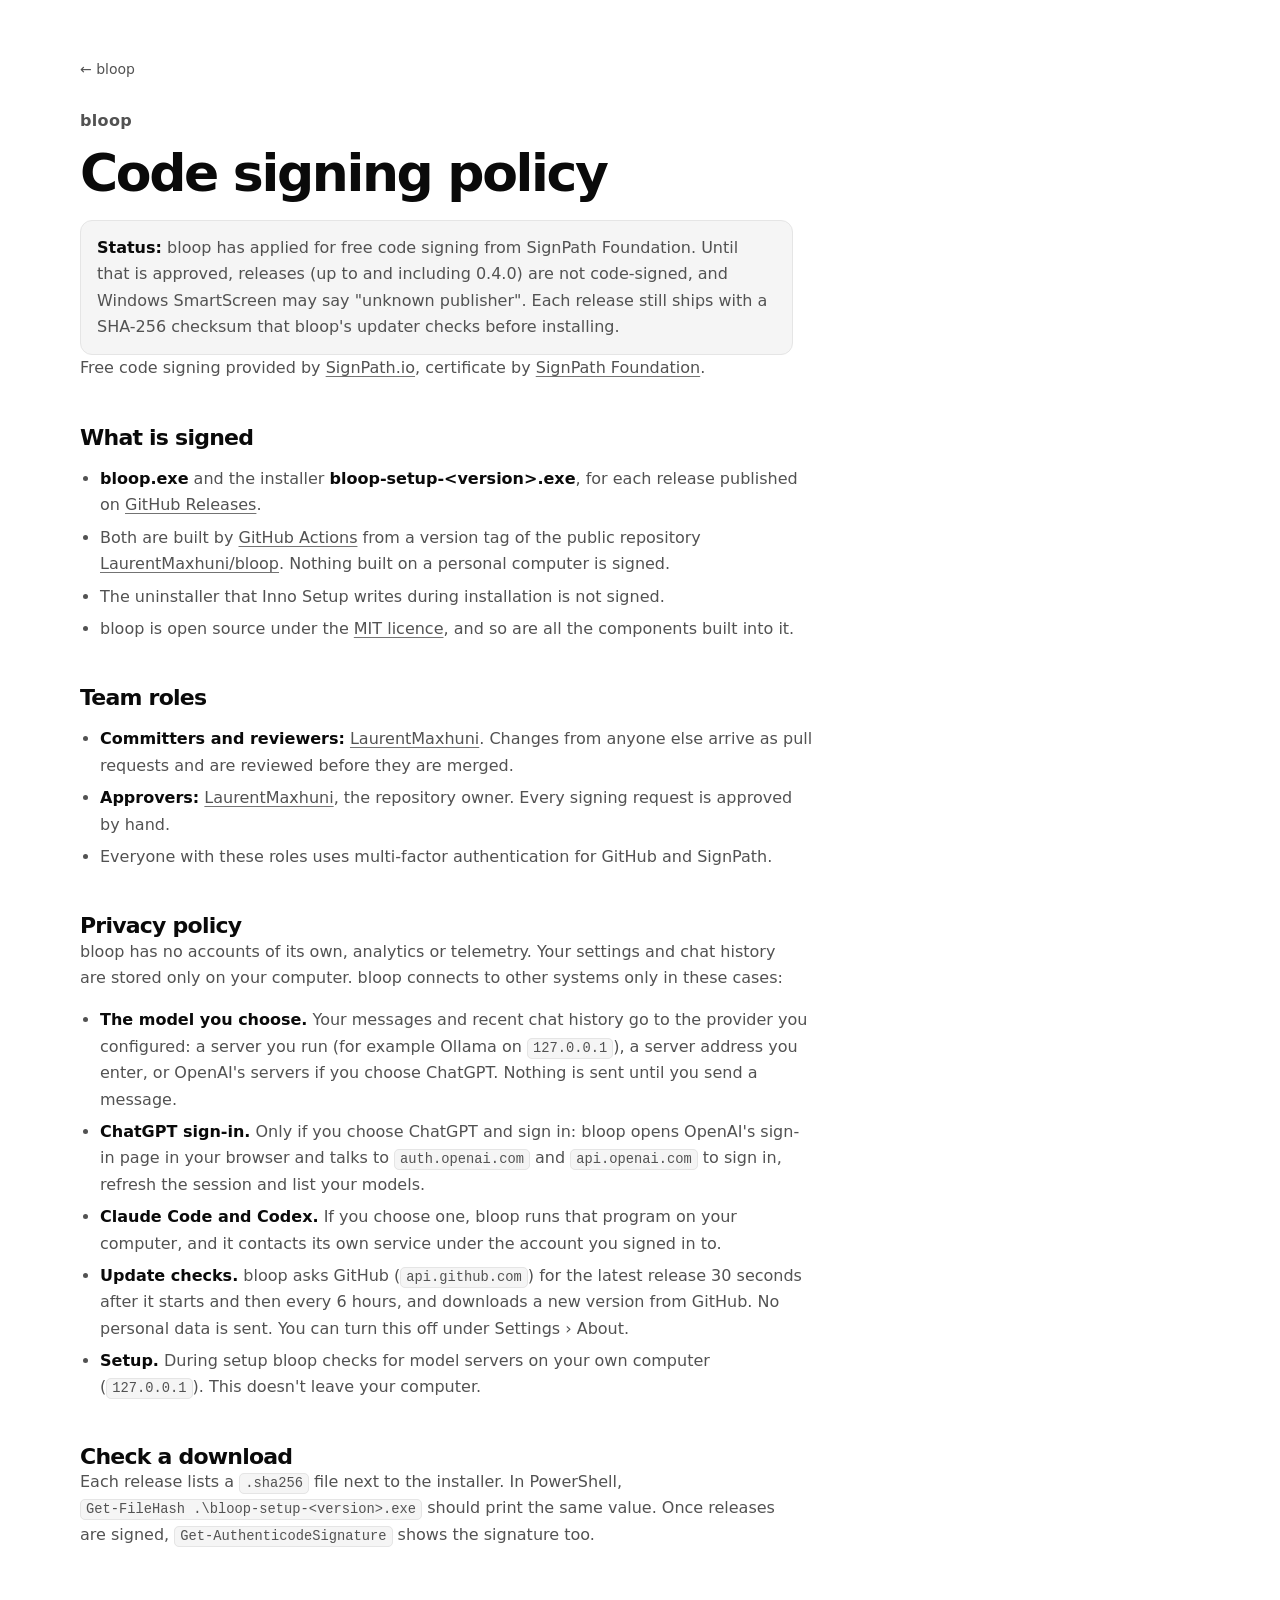
==== site/code-signing.html @ 7daf59de "ci: build releases on GitHub Actions, ready for SignPath signing - release.yml: fmt, clippy, tests a" ====
<!doctype html>
<html lang="en">
<head>
<meta charset="utf-8">
<meta name="viewport" content="width=device-width, initial-scale=1">
<title>Code signing policy — bloop</title>
<meta name="description" content="How bloop's Windows releases are built and signed, who approves them, and every network connection the app makes.">
<link rel="canonical" href="https://laurentmaxhuni.github.io/bloop/code-signing.html">
<meta name="color-scheme" content="light dark">
<link rel="icon" href="favicon.svg" type="image/svg+xml">
<link rel="stylesheet" href="styles.css">
<style>
  .policy { padding: 56px 0 72px; }
  .policy h1 { font-size: clamp(34px, 6vw, 52px); max-width: none; }
  .policy h2 { font-size: 22px; margin-top: 44px; max-width: none; }
  .policy p, .policy li { color: var(--muted-strong); font-size: 16px; line-height: 1.65; max-width: 70ch; }
  .policy ul { padding-left: 20px; }
  .policy li + li { margin-top: 6px; }
  .policy strong { color: var(--fg); }
  .policy .status { margin-top: 20px; padding: 14px 16px; border: 1px solid var(--border); border-radius: 12px; background: var(--secondary); }
  .policy .back { display: inline-flex; margin-bottom: 28px; font-size: 14px; color: var(--muted-strong); text-decoration: none; }
  .policy .back:hover { color: var(--fg); }
</style>
</head>
<body>
<main class="policy">
  <div class="wrap">
    <a class="back" href="./">← bloop</a>
    <p class="eyebrow">bloop</p>
    <h1>Code signing policy</h1>

    <p class="status"><strong>Status:</strong> bloop has applied for free code signing from SignPath Foundation. Until that is approved, releases (up to and including 0.4.0) are not code-signed, and Windows SmartScreen may say "unknown publisher". Each release still ships with a SHA-256 checksum that bloop's updater checks before installing.</p>

    <p>Free code signing provided by <a href="https://about.signpath.io">SignPath.io</a>, certificate by <a href="https://signpath.org">SignPath Foundation</a>.</p>

    <h2>What is signed</h2>
    <ul>
      <li><strong>bloop.exe</strong> and the installer <strong>bloop-setup-&lt;version&gt;.exe</strong>, for each release published on <a href="https://github.com/LaurentMaxhuni/bloop/releases">GitHub Releases</a>.</li>
      <li>Both are built by <a href="https://github.com/LaurentMaxhuni/bloop/blob/main/.github/workflows/release.yml">GitHub Actions</a> from a version tag of the public repository <a href="https://github.com/LaurentMaxhuni/bloop">LaurentMaxhuni/bloop</a>. Nothing built on a personal computer is signed.</li>
      <li>The uninstaller that Inno Setup writes during installation is not signed.</li>
      <li>bloop is open source under the <a href="https://github.com/LaurentMaxhuni/bloop/blob/main/LICENSE">MIT licence</a>, and so are all the components built into it.</li>
    </ul>

    <h2>Team roles</h2>
    <ul>
      <li><strong>Committers and reviewers:</strong> <a href="https://github.com/LaurentMaxhuni">LaurentMaxhuni</a>. Changes from anyone else arrive as pull requests and are reviewed before they are merged.</li>
      <li><strong>Approvers:</strong> <a href="https://github.com/LaurentMaxhuni">LaurentMaxhuni</a>, the repository owner. Every signing request is approved by hand.</li>
      <li>Everyone with these roles uses multi-factor authentication for GitHub and SignPath.</li>
    </ul>

    <h2>Privacy policy</h2>
    <p>bloop has no accounts of its own, analytics or telemetry. Your settings and chat history are stored only on your computer. bloop connects to other systems only in these cases:</p>
    <ul>
      <li><strong>The model you choose.</strong> Your messages and recent chat history go to the provider you configured: a server you run (for example Ollama on <code>127.0.0.1</code>), a server address you enter, or OpenAI's servers if you choose ChatGPT. Nothing is sent until you send a message.</li>
      <li><strong>ChatGPT sign-in.</strong> Only if you choose ChatGPT and sign in: bloop opens OpenAI's sign-in page in your browser and talks to <code>auth.openai.com</code> and <code>api.openai.com</code> to sign in, refresh the session and list your models.</li>
      <li><strong>Claude Code and Codex.</strong> If you choose one, bloop runs that program on your computer, and it contacts its own service under the account you signed in to.</li>
      <li><strong>Update checks.</strong> bloop asks GitHub (<code>api.github.com</code>) for the latest release 30 seconds after it starts and then every 6 hours, and downloads a new version from GitHub. No personal data is sent. You can turn this off under Settings › About.</li>
      <li><strong>Setup.</strong> During setup bloop checks for model servers on your own computer (<code>127.0.0.1</code>). This doesn't leave your computer.</li>
    </ul>

    <h2>Check a download</h2>
    <p>Each release lists a <code>.sha256</code> file next to the installer. In PowerShell, <code>Get-FileHash .\bloop-setup-&lt;version&gt;.exe</code> should print the same value. Once releases are signed, <code>Get-AuthenticodeSignature</code> shows the signature too.</p>
  </div>
</main>
</body>
</html>
---- site/styles.css ----
/* bloop landing page. Tokens are the app's shadcn/ui "neutral" set (src/style.rs). */

:root {
  --bg: #ffffff;
  --fg: #0a0a0a;
  --muted: #737373;
  --muted-strong: #525252;
  --border: #e5e5e5;
  --ring: #a3a3a3;
  --secondary: #f5f5f5;
  --hover: #f5f5f5;
  --card: #ffffff;
  --primary: #171717;
  --primary-fg: #fafafa;
  --dot: #d4d4d4;
  --shadow: 0 1px 2px rgb(0 0 0 / .04), 0 8px 24px -8px rgb(0 0 0 / .12);
  --shadow-lg: 0 2px 4px rgb(0 0 0 / .04), 0 24px 64px -16px rgb(0 0 0 / .22);
  /* Brand accent: neutral by default, recoloured by the Appearance swatches. */
  --accent: var(--primary);
  --accent-fg: var(--primary-fg);
  --blush: var(--fg);
  --mascot-face: var(--bg);
  --radius: 8px;
  --font: "Segoe UI Variable Text", "Segoe UI", system-ui, -apple-system, "Helvetica Neue", Arial, sans-serif;
  --font-display: "Segoe UI Variable Display", "Segoe UI", system-ui, -apple-system, "Helvetica Neue", Arial, sans-serif;
  --mono: "Cascadia Code", "Cascadia Mono", Consolas, ui-monospace, monospace;
  color-scheme: light;
}

@media (prefers-color-scheme: dark) {
  :root:not([data-theme="light"]) {
    --bg: #0a0a0a;
    --fg: #fafafa;
    --muted: #a3a3a3;
    --muted-strong: #d4d4d4;
    --border: #262626;
    --ring: #737373;
    --secondary: #171717;
    --hover: #262626;
    --card: #0f0f0f;
    --primary: #fafafa;
    --primary-fg: #171717;
    --dot: #2e2e2e;
    --shadow: 0 1px 2px rgb(0 0 0 / .4), 0 8px 24px -8px rgb(0 0 0 / .6);
    --shadow-lg: 0 2px 4px rgb(0 0 0 / .4), 0 24px 64px -16px rgb(0 0 0 / .8);
    color-scheme: dark;
  }
}
:root[data-theme="dark"] {
  --bg: #0a0a0a;
  --fg: #fafafa;
  --muted: #a3a3a3;
  --muted-strong: #d4d4d4;
  --border: #262626;
  --ring: #737373;
  --secondary: #171717;
  --hover: #262626;
  --card: #0f0f0f;
  --primary: #fafafa;
  --primary-fg: #171717;
  --dot: #2e2e2e;
  --shadow: 0 1px 2px rgb(0 0 0 / .4), 0 8px 24px -8px rgb(0 0 0 / .6);
  --shadow-lg: 0 2px 4px rgb(0 0 0 / .4), 0 24px 64px -16px rgb(0 0 0 / .8);
  color-scheme: dark;
}

/* Accents as in the app. Labels on accent use whichever of white/near-black reads ≥ 4.5:1. */
:root[data-accent="indigo"] { --accent: #4f46e5; --accent-fg: #ffffff; --blush: #4f46e5; --ring: #4f46e5; }
:root[data-accent="teal"]   { --accent: #0d9488; --accent-fg: #0a0a0a; --blush: #0d9488; --ring: #0d9488; }
:root[data-accent="rose"]   { --accent: #e11d48; --accent-fg: #ffffff; --blush: #e11d48; --ring: #e11d48; }
:root[data-accent="amber"]  { --accent: #d97706; --accent-fg: #0a0a0a; --blush: #d97706; --ring: #d97706; }
:root[data-accent="lime"]   { --accent: #65a30d; --accent-fg: #0a0a0a; --blush: #65a30d; --ring: #65a30d; }

*, *::before, *::after { box-sizing: border-box; }
html { -webkit-text-size-adjust: 100%; scroll-behavior: smooth; scroll-padding-top: 72px; }
body {
  margin: 0;
  background: var(--bg);
  color: var(--fg);
  font: 400 16px/1.6 var(--font);
  -webkit-font-smoothing: antialiased;
  overflow-x: clip;
}
img, svg { display: block; }
a { color: inherit; text-decoration-color: color-mix(in srgb, var(--accent) 60%, transparent); text-underline-offset: 3px; }
a:hover { text-decoration-color: var(--accent); }
h1, h2, h3 { margin: 0; font-family: var(--font-display); font-weight: 600; letter-spacing: -0.025em; line-height: 1.1; }
p { margin: 0; }
code { font: 0.86em/1 var(--mono); background: var(--secondary); border: 1px solid var(--border); border-radius: 5px; padding: 2px 5px; white-space: nowrap; }
kbd {
  font: 600 0.78em/1 var(--font);
  display: inline-block;
  padding: 4px 6px;
  border: 1px solid var(--border);
  border-bottom-width: 2px;
  border-radius: 6px;
  background: var(--card);
  color: var(--fg);
}
.muted { color: var(--muted); }
.small { font-size: 13px; }
[hidden] { display: none !important; }
:focus-visible { outline: 2px solid var(--ring); outline-offset: 2px; border-radius: 6px; }

.i { width: 16px; height: 16px; flex: none; fill: none; stroke: currentColor; stroke-width: 2; stroke-linecap: round; stroke-linejoin: round; }

.skip { position: fixed; left: 16px; top: -48px; z-index: 300; background: var(--primary); color: var(--primary-fg); padding: 8px 12px; border-radius: var(--radius); text-decoration: none; }
.skip:focus { top: 56px; }

.wrap { width: min(1120px, 100% - 32px); margin-inline: auto; }
@media (min-width: 768px) { .wrap { width: min(1120px, 100% - 64px); } }

/* ---------- Mascot ---------- */
.mascot { display: inline-block; width: var(--size, 24px); height: var(--size, 24px); color: var(--fg); flex: none; }
.mascot-svg { width: 100%; height: 100%; overflow: visible; }
.mascot-svg .mb { fill: currentColor; }
.mascot-svg .mb-s { fill: none; stroke: currentColor; stroke-linecap: round; stroke-linejoin: round; }
.mascot-svg .mf { fill: var(--mascot-face); }
.mascot-svg .mf-s { fill: none; stroke: var(--mascot-face); stroke-linecap: round; stroke-linejoin: round; }
.mascot-svg .mk { fill: var(--blush); opacity: .28; }

/* ---------- Buttons ---------- */
.btn {
  --h: 40px;
  display: inline-flex; align-items: center; justify-content: center; gap: 8px;
  height: var(--h); padding: 0 16px;
  border-radius: var(--radius); border: 1px solid transparent;
  font: 600 14px/1 var(--font); text-decoration: none; white-space: nowrap;
  cursor: pointer; transition: background-color .15s, border-color .15s, color .15s, transform .15s;
}
.btn:active { transform: translateY(1px); }
.btn-sm { --h: 32px; padding: 0 12px; font-size: 13px; }
.btn-lg { --h: 48px; padding: 0 22px; font-size: 15px; }
.btn-primary { background: var(--accent); color: var(--accent-fg); }
.btn-primary:hover { background: color-mix(in srgb, var(--accent) 88%, var(--bg)); }
.btn-outline { background: var(--bg); color: var(--fg); border-color: var(--border); }
.btn-outline:hover { background: var(--hover); }
.btn-meta { font-weight: 400; opacity: .72; padding-left: 10px; margin-left: 2px; border-left: 1px solid color-mix(in srgb, currentColor 30%, transparent); }
.btn.fake { cursor: default; pointer-events: none; }
.icon-btn {
  display: inline-grid; place-items: center; width: 34px; height: 34px;
  border-radius: var(--radius); border: 0; background: transparent; color: var(--muted-strong);
  cursor: pointer; transition: background-color .15s, color .15s;
}
.icon-btn:hover { background: var(--hover); color: var(--fg); }

/* ---------- Top bar: the "screen edge" the notch hangs from ---------- */
.bar {
  position: sticky; top: 0; z-index: 50;
  background: color-mix(in srgb, var(--bg) 78%, transparent);
  -webkit-backdrop-filter: saturate(1.4) blur(12px); backdrop-filter: saturate(1.4) blur(12px);
  border-bottom: 1px solid color-mix(in srgb, var(--border) 70%, transparent);
}
.bar-inner { width: min(1200px, 100% - 32px); margin-inline: auto; height: 56px; display: flex; align-items: center; gap: 16px; }
.brand { display: inline-flex; align-items: center; gap: 8px; font: 600 16px/1 var(--font-display); letter-spacing: -0.02em; text-decoration: none; }
.brand.small { font-size: 14px; }
.bar-nav { display: flex; gap: 4px; margin-right: auto; margin-left: 12px; }
.bar-nav a { font-size: 14px; color: var(--muted-strong); text-decoration: none; padding: 6px 10px; border-radius: var(--radius); }
.bar-nav a:hover { color: var(--fg); background: var(--hover); }
.bar-actions { display: flex; align-items: center; gap: 4px; margin-left: auto; }
.bar-download { margin-left: 6px; }
/* Keep the middle clear for the notch. */
@media (max-width: 1080px) { .bar-nav { display: none; } }
@media (max-width: 599px) { .bar-download { display: none; } }

/* ---------- The live notch ---------- */
.notch {
  position: fixed; top: 0; left: 50%; z-index: 200;
  width: var(--canvas-w, 540px); height: var(--canvas-h, 580px);
  transform: translateX(-50%);
  pointer-events: none;
}
.notch-shape { position: absolute; inset: 0; width: 100%; height: 100%; overflow: visible; }
.notch-fill { fill: var(--bg); }
.notch-line { fill: none; stroke: var(--border); stroke-width: 1; }
.notch[data-state="panel"] .notch-shape { filter: drop-shadow(0 18px 40px rgb(0 0 0 / .18)); }
.notch-content {
  position: absolute; top: 0;
  left: var(--content-x, 0); width: var(--content-w, 300px); height: var(--content-h, 40px);
  padding-inline: 10px;
  opacity: var(--shown, 0);
  transform: translateY(calc((1 - var(--shown, 0)) * 6px));
}
.notch[data-state="panel"] .notch-content { pointer-events: auto; }
.notch-pill { height: 100%; display: flex; align-items: center; gap: 8px; padding: 0 18px 4px 10px; font-size: 14px; }
.pill-name { font-weight: 600; }
.pill-status { margin-left: auto; font-size: 12px; color: var(--muted); white-space: nowrap; overflow: hidden; text-overflow: ellipsis; }
.notch-hit {
  position: absolute; top: 0; left: 50%; transform: translateX(-50%);
  width: var(--hit-w, 160px); height: var(--hit-h, 18px);
  border: 0; padding: 0; background: transparent; cursor: pointer;
  pointer-events: auto; border-radius: 0 0 14px 14px;
}
.notch-hit:focus-visible { outline-offset: -2px; }
.notch[data-state="panel"] .notch-hit { display: none; }

.notch-panel { height: 100%; display: flex; flex-direction: column; padding: 12px 10px 14px; outline: none; }
.panel-head { display: flex; align-items: center; gap: 10px; }
.panel-title { display: flex; flex-direction: column; line-height: 1.25; min-width: 0; margin-right: auto; }
.panel-title strong { font-size: 15px; }
.panel-title span { font-size: 12px; color: var(--muted); }
.panel-model { font-size: 12px; color: var(--muted); border: 1px solid var(--border); border-radius: 999px; padding: 3px 9px; white-space: nowrap; }
.panel-sep { height: 1px; background: var(--border); margin: 12px -10px 0; }
.chat { flex: 1; overflow-y: auto; padding: 16px 2px; display: flex; flex-direction: column; gap: 14px; scrollbar-width: thin; }
.msg { font-size: 14px; line-height: 1.55; max-width: 88%; white-space: pre-wrap; overflow-wrap: anywhere; }
.msg.user { align-self: flex-end; background: var(--secondary); border: 1px solid var(--border); padding: 8px 12px; border-radius: 14px 14px 4px 14px; }
.msg.bot { align-self: flex-start; }
.msg.bot .typing { display: inline-flex; gap: 4px; padding: 6px 0; }
.msg.bot .typing i { width: 6px; height: 6px; border-radius: 50%; background: var(--muted); animation: blip 1s infinite ease-in-out; }
.msg.bot .typing i:nth-child(2) { animation-delay: .15s; }
.msg.bot .typing i:nth-child(3) { animation-delay: .3s; }
@keyframes blip { 0%, 80%, 100% { opacity: .25; transform: translateY(0); } 40% { opacity: 1; transform: translateY(-2px); } }
.composer {
  position: relative; display: flex; align-items: center; min-height: 40px;
  border: 1px solid var(--border); border-radius: var(--radius); padding: 0 44px 0 12px; font-size: 14px;
}
.composer-ph { color: var(--muted); }
.composer-text:empty + .caret { display: none; }
.caret { width: 1.5px; height: 18px; background: var(--fg); margin-left: 1px; animation: caret 1s steps(1) infinite; }
@keyframes caret { 50% { opacity: 0; } }
.composer-send { position: absolute; right: 6px; top: 50%; transform: translateY(-50%); width: 28px; height: 28px; display: grid; place-items: center; border-radius: 6px; background: var(--accent); color: var(--accent-fg); }
.panel-foot { font-size: 11.5px; color: var(--muted); text-align: center; margin-top: 8px; }

/* ---------- Hero ---------- */
.hero { position: relative; padding: 64px 0 96px; text-align: center; overflow: hidden; }
.hero-wall {
  position: absolute; inset: -56px 0 0;
  background-image: radial-gradient(var(--dot) 1px, transparent 1.2px);
  background-size: 22px 22px;
  -webkit-mask-image: radial-gradient(ellipse 70% 60% at 50% 30%, #000 30%, transparent 75%);
          mask-image: radial-gradient(ellipse 70% 60% at 50% 30%, #000 30%, transparent 75%);
  pointer-events: none;
}
.hero-inner { position: relative; display: flex; flex-direction: column; align-items: center; }
.hero-mascot { position: relative; margin-bottom: 20px; }
.hero-mascot::after {
  content: ""; position: absolute; left: 50%; bottom: -10px; width: 70%; height: 10px; transform: translateX(-50%);
  background: radial-gradient(closest-side, color-mix(in srgb, var(--fg) 14%, transparent), transparent);
}
.hint {
  display: inline-flex; align-items: center; gap: 8px; margin-bottom: 28px;
  font-size: 13px; color: var(--muted-strong);
  border: 1px solid var(--border); background: var(--bg); border-radius: 999px; padding: 6px 14px 6px 10px;
  box-shadow: var(--shadow);
}
.hint .i { animation: nudge 1.6s ease-in-out infinite; }
@keyframes nudge { 50% { transform: translateY(-3px); } }
.hint.done { opacity: 0; transform: translateY(-4px); transition: opacity .4s, transform .4s; }
h1 { font-size: clamp(40px, 7.4vw, 76px); letter-spacing: -0.045em; line-height: 1.02; max-width: 13ch; text-wrap: balance; }
.lede { margin-top: 22px; font-size: clamp(16px, 2.1vw, 19px); color: var(--muted-strong); max-width: 60ch; text-wrap: pretty; }
.lede em { font-style: normal; color: var(--fg); font-weight: 600; }
.cta { margin-top: 32px; display: flex; flex-wrap: wrap; gap: 12px; justify-content: center; }
.fine { margin-top: 18px; font-size: 13px; color: var(--muted); }

/* ---------- Sections ---------- */
.section { padding: 96px 0; border-top: 1px solid var(--border); }
.eyebrow { font-size: 13px; font-weight: 600; letter-spacing: .02em; color: var(--muted); margin-bottom: 12px; }
h2 { font-size: clamp(30px, 4.6vw, 46px); letter-spacing: -0.035em; max-width: 20ch; text-wrap: balance; }
.sub { margin-top: 14px; color: var(--muted-strong); font-size: 17px; max-width: 58ch; text-wrap: pretty; }
.sub.small { font-size: 15px; margin-top: 20px; }
h3 { font-size: 17px; letter-spacing: -0.015em; line-height: 1.3; }
.num {
  display: inline-grid; place-items: center; width: 22px; height: 22px; flex: none;
  border-radius: 50%; border: 1px solid var(--border); font: 600 12px/1 var(--font); color: var(--muted-strong);
}

/* How it works */
.steps { list-style: none; padding: 0; margin: 48px 0 0; display: grid; gap: 20px; grid-template-columns: repeat(3, 1fr); }
.step { border: 1px solid var(--border); border-radius: 14px; background: var(--card); padding: 12px 12px 22px; }
.step h3 { display: flex; align-items: center; gap: 10px; margin: 20px 10px 8px; }
.step p { margin: 0 10px; font-size: 15px; color: var(--muted-strong); }
.screen {
  position: relative; height: 168px; border-radius: 8px; overflow: hidden;
  background: var(--secondary) radial-gradient(var(--dot) 1px, transparent 1.2px) 0 0 / 16px 16px;
  border: 1px solid var(--border);
}
.mini-notch { position: absolute; top: -1px; left: 50%; transform: translateX(-50%); display: block; }
.mini-notch svg { overflow: visible; filter: drop-shadow(0 1px 2px rgb(0 0 0 / .12)); }
.mini-notch .notch-fill { fill: var(--bg); }
.mini-notch .notch-line { stroke: var(--border); }
.mini-inner { position: absolute; inset: 0; display: flex; align-items: center; gap: 6px; font-size: 12px; }
.cursor-i { position: absolute; left: calc(50% + 6px); top: 6px; width: 20px; height: 20px; fill: var(--bg); stroke: var(--fg); stroke-width: 1.6; animation: hover-in 3.2s ease-in-out infinite; }
@keyframes hover-in { 0%, 100% { transform: translate(26px, 46px); } 45%, 70% { transform: translate(0, 0); } }
.keys { position: absolute; bottom: 14px; right: 14px; display: flex; gap: 4px; }

/* Models */
.models { list-style: none; padding: 0; margin: 48px 0 0; display: grid; gap: 16px; grid-template-columns: repeat(3, 1fr); }
.model, .pillars li { border: 1px solid var(--border); border-radius: 14px; padding: 22px; background: var(--card); transition: border-color .2s, box-shadow .2s, transform .2s; }
.model:hover { border-color: color-mix(in srgb, var(--accent) 45%, var(--border)); box-shadow: var(--shadow); transform: translateY(-2px); }
.model h3, .pillars h3 { margin: 16px 0 6px; }
.model p, .pillars p { font-size: 15px; color: var(--muted-strong); }
.model-icon { display: inline-grid; place-items: center; width: 38px; height: 38px; border-radius: 10px; border: 1px solid var(--border); background: var(--secondary); color: var(--accent); }
:root:not([data-accent]) .model-icon, :root[data-accent="neutral"] .model-icon { color: var(--fg); }
.model-icon .i { width: 18px; height: 18px; }
.notes { list-style: none; padding: 0; margin: 28px 0 0; display: flex; flex-wrap: wrap; gap: 10px 28px; }
.notes li { display: flex; align-items: center; gap: 8px; font-size: 14px; color: var(--muted-strong); }
.notes .i { color: var(--muted); }

/* App window */
.window-grid { display: grid; grid-template-columns: minmax(0, 5fr) minmax(0, 7fr); gap: 56px; align-items: center; }
.onboard { list-style: none; padding: 0; margin: 28px 0 0; display: grid; gap: 4px; position: relative; }
.onboard li { display: flex; gap: 14px; align-items: flex-start; padding: 8px 0; position: relative; }
.onboard li:not(:last-child)::after { content: ""; position: absolute; left: 11px; top: 34px; bottom: -10px; width: 1px; background: var(--border); }
.onboard .num { background: var(--bg); position: relative; z-index: 1; }
.onboard div { display: flex; flex-direction: column; line-height: 1.4; }
.onboard strong { font-size: 15px; }
.onboard span:not(.num) { font-size: 14px; color: var(--muted); }

.appwin { border: 1px solid var(--border); border-radius: 12px; background: var(--bg); box-shadow: var(--shadow-lg); overflow: hidden; }
.appwin-bar { display: flex; align-items: center; gap: 8px; height: 38px; padding: 0 0 0 12px; border-bottom: 1px solid var(--border); font-size: 12.5px; }
.appwin-title { color: var(--muted-strong); }
.appwin-ctl { margin-left: auto; display: flex; height: 100%; }
.appwin-ctl .i { width: 46px; height: 100%; padding: 12px 15px; color: var(--muted); stroke-width: 1.5; }
.appwin-body { display: grid; grid-template-columns: 196px minmax(0, 1fr); min-height: 420px; }
.appwin-nav { border-right: 1px solid var(--border); padding: 12px 8px; display: flex; flex-direction: column; gap: 2px; background: color-mix(in srgb, var(--secondary) 60%, var(--bg)); }
.appwin-nav button {
  display: flex; align-items: center; gap: 10px; width: 100%; padding: 8px 10px;
  border: 0; border-radius: var(--radius); background: transparent; color: var(--muted-strong);
  font: 500 13.5px/1.2 var(--font); text-align: left; cursor: pointer;
}
.appwin-nav button:hover { background: var(--hover); color: var(--fg); }
.appwin-nav button[aria-selected="true"] { background: var(--hover); color: var(--fg); font-weight: 600; }
.appwin-nav button[aria-selected="true"] .i { color: var(--accent); }
:root:not([data-accent]) .appwin-nav button[aria-selected="true"] .i, :root[data-accent="neutral"] .appwin-nav button[aria-selected="true"] .i { color: var(--fg); }
.appwin-page { padding: 22px 24px 24px; display: flex; flex-direction: column; gap: 16px; align-items: flex-start; }
.appwin-page h3 { font-size: 18px; }
.appwin-page > .muted { margin-top: -10px; font-size: 14px; }
.field { display: flex; flex-direction: column; gap: 8px; width: 100%; }
.label { font-size: 13px; font-weight: 600; }
.help { font-size: 12.5px; color: var(--muted); }
.seg { display: inline-flex; flex-wrap: wrap; padding: 3px; gap: 2px; background: var(--secondary); border: 1px solid var(--border); border-radius: 10px; align-self: flex-start; }
.seg button { border: 0; background: transparent; color: var(--muted-strong); font: 500 13px/1 var(--font); padding: 8px 12px; border-radius: 7px; cursor: pointer; }
.seg button:hover { color: var(--fg); }
.seg button[aria-checked="true"] { background: var(--bg); color: var(--fg); box-shadow: 0 1px 2px rgb(0 0 0 / .08), 0 0 0 1px var(--border); }
.swatches { display: flex; flex-wrap: wrap; gap: 10px; }
.swatches button {
  width: 30px; height: 30px; border-radius: 50%; border: 0; cursor: pointer; padding: 0;
  background: var(--sw); box-shadow: 0 0 0 1px var(--border);
  transition: transform .15s, box-shadow .15s;
}
.swatches button:hover { transform: scale(1.08); }
.swatches button[aria-checked="true"] { box-shadow: 0 0 0 2px var(--bg), 0 0 0 4px var(--sw); }
.input { display: flex; align-items: center; height: 36px; width: 100%; max-width: 360px; padding: 0 12px; border: 1px solid var(--border); border-radius: var(--radius); font-size: 14px; background: var(--bg); }
.input.mono { font: 13px/1 var(--mono); }
.input.select::after { content: ""; margin-left: auto; width: 7px; height: 7px; border-right: 1.5px solid var(--muted); border-bottom: 1.5px solid var(--muted); transform: translateY(-2px) rotate(45deg); }
.toggle-row { display: flex; align-items: center; justify-content: space-between; gap: 16px; width: 100%; font-size: 14px; padding: 10px 0; border-bottom: 1px solid var(--border); }
.switch { width: 36px; height: 20px; border-radius: 999px; background: var(--border); position: relative; flex: none; }
.switch::after { content: ""; position: absolute; top: 2px; left: 2px; width: 16px; height: 16px; border-radius: 50%; background: var(--bg); box-shadow: 0 1px 2px rgb(0 0 0 / .2); }
.switch.on { background: var(--accent); }
.switch.on::after { left: 18px; background: var(--accent-fg); }
.kv { margin: 0; display: grid; gap: 0; width: 100%; border: 1px solid var(--border); border-radius: 10px; }
.kv div { display: flex; justify-content: space-between; gap: 12px; padding: 12px 14px; font-size: 14px; }
.kv div + div { border-top: 1px solid var(--border); }
.kv dt { color: var(--muted); }
.kv dd { margin: 0; display: flex; align-items: center; gap: 6px; }
.dot { width: 8px; height: 8px; border-radius: 50%; background: #16a34a; }
.home-hello { display: flex; align-items: center; gap: 14px; }
.home-hello p { font-size: 14px; }
.row-btns { display: flex; flex-wrap: wrap; gap: 8px; }

/* Privacy */
.pillars { list-style: none; padding: 0; margin: 48px 0 0; display: grid; gap: 16px; grid-template-columns: repeat(3, 1fr); }

/* Final call */
.final { text-align: center; background: radial-gradient(ellipse 60% 80% at 50% 100%, var(--secondary), transparent 70%); }
.final-inner { display: flex; flex-direction: column; align-items: center; }
.final h2 { margin-top: 20px; }
.final .sub { margin-inline: auto; }

/* Footer */
.foot { border-top: 1px solid var(--border); padding: 32px 0 40px; }
.install-note { display: flex; gap: 12px; align-items: flex-start; padding: 16px 18px; border: 1px solid var(--border); border-radius: 12px; background: var(--secondary); font-size: 14px; color: var(--muted-strong); }
.install-note strong { color: var(--fg); font-weight: 600; }
.install-note .i { margin-top: 3px; color: var(--fg); }
.foot-row { margin-top: 28px; display: flex; flex-wrap: wrap; align-items: center; gap: 12px 28px; }
.foot-links { display: flex; flex-wrap: wrap; gap: 4px 20px; font-size: 14px; margin-right: auto; }
.foot-links a { color: var(--muted-strong); text-decoration: none; }
.foot-links a:hover { color: var(--fg); text-decoration: underline; }

/* ---------- Responsive ---------- */
@media (max-width: 960px) {
  .steps, .pillars { grid-template-columns: 1fr; max-width: 560px; }
  .models { grid-template-columns: repeat(2, 1fr); }
  .window-grid { grid-template-columns: 1fr; gap: 40px; }
}
@media (max-width: 599px) {
  .hero { padding: 48px 0 72px; }
  .section { padding: 72px 0; }
  .models { grid-template-columns: 1fr; }
  .cta { flex-direction: column; align-self: stretch; }
  .cta .btn { width: 100%; }
  .appwin-body { grid-template-columns: 52px minmax(0, 1fr); min-height: 0; }
  .appwin-nav { padding: 8px 6px; }
  .appwin-nav button { justify-content: center; padding: 10px 0; }
  .appwin-nav button span { position: absolute; width: 1px; height: 1px; overflow: hidden; clip: rect(0 0 0 0); white-space: nowrap; }
  .appwin-page { padding: 18px 16px 20px; }
  .panel-model { display: none; }
}

@media (prefers-reduced-motion: reduce) {
  html { scroll-behavior: auto; }
  *, *::before, *::after { animation: none !important; transition: none !important; }
}

/* FAQ: plain question headings and short answers, always visible. */
.faq { margin: 40px 0 0; display: grid; gap: 12px 40px; grid-template-columns: repeat(2, 1fr); }
.qa { padding: 18px 0; border-top: 1px solid var(--border); }
.qa h3 { margin: 0 0 6px; font-size: 16px; line-height: 1.4; }
.qa p { margin: 0; color: var(--muted-strong); font-size: 15px; line-height: 1.6; }
@media (max-width: 760px) { .faq { grid-template-columns: 1fr; } }
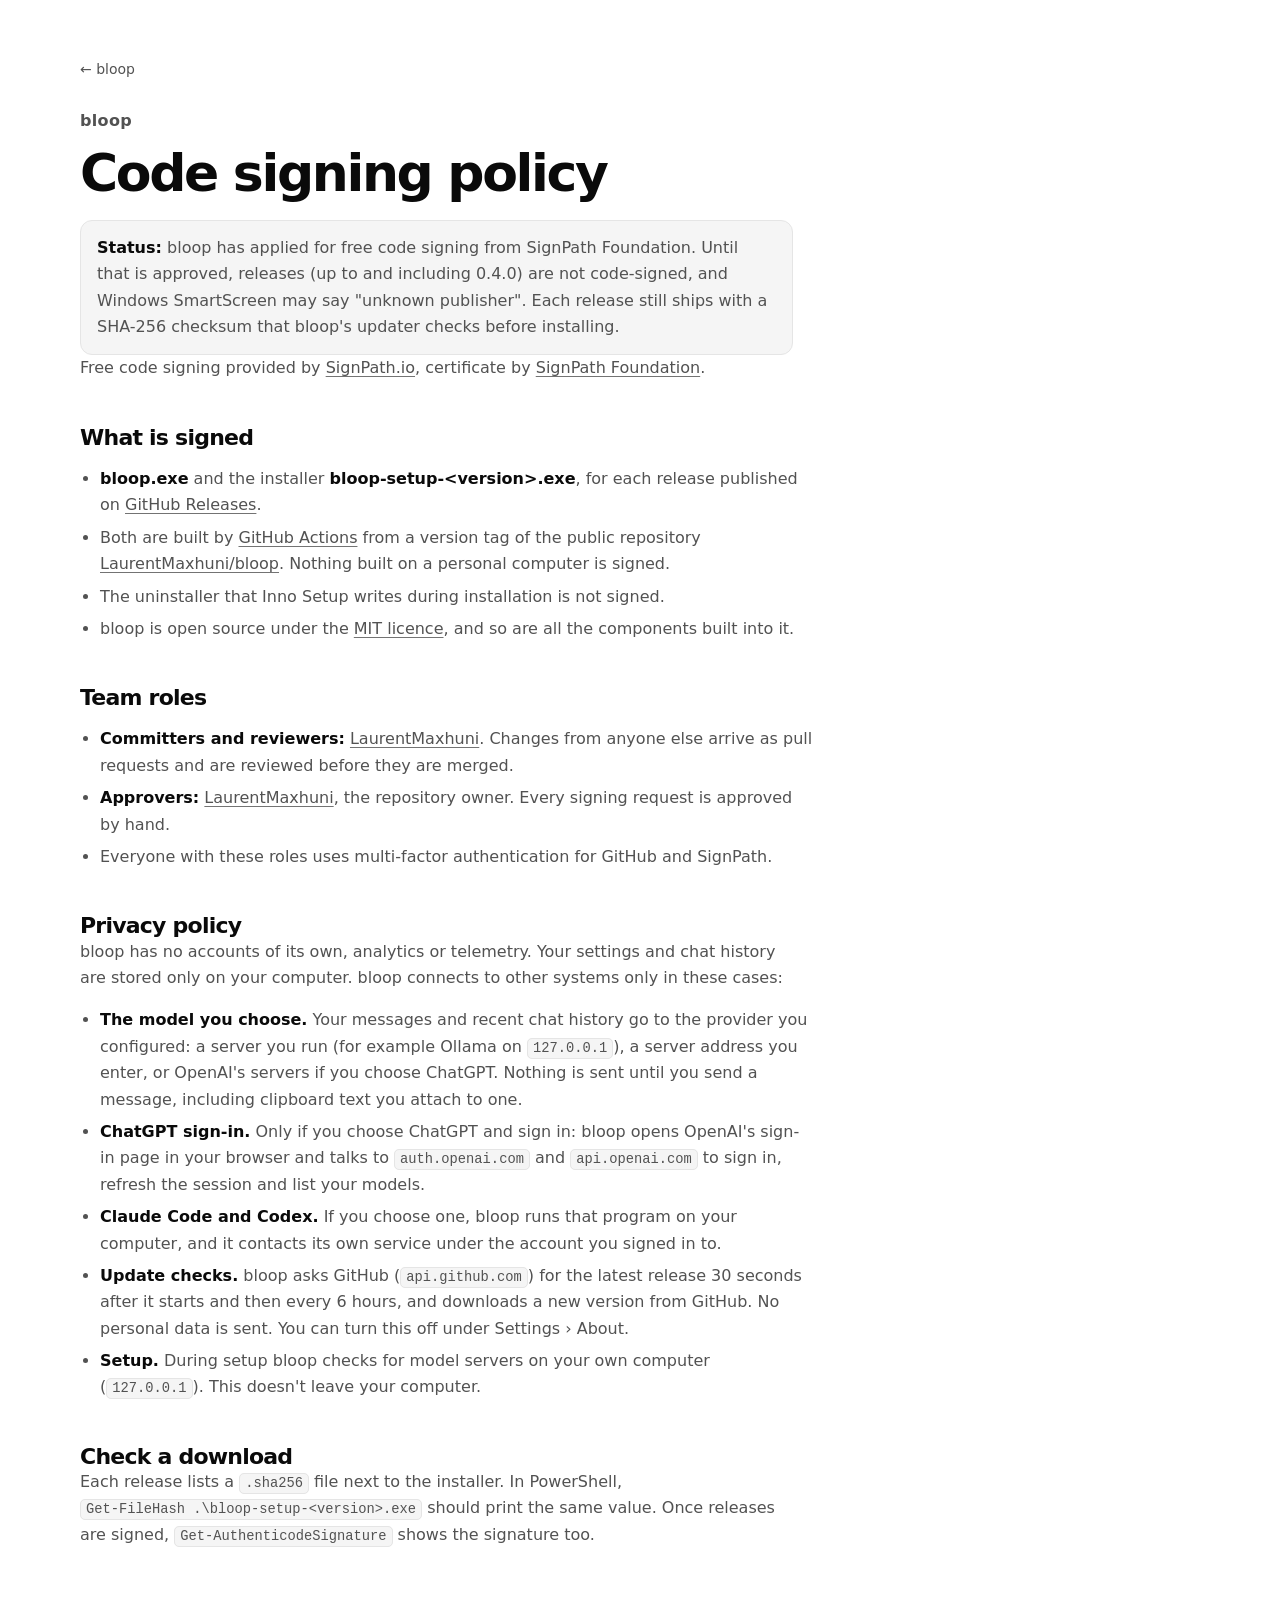
==== commit c39fe154: "wip: profiles, clipboard ask, chats (before merging platform pieces) Co-Authored-By: Claude Opus 5.5" ====
--- a/site/code-signing.html
+++ b/site/code-signing.html
@@ -51,7 +51,7 @@
     <h2>Privacy policy</h2>
     <p>bloop has no accounts of its own, analytics or telemetry. Your settings and chat history are stored only on your computer. bloop connects to other systems only in these cases:</p>
     <ul>
-      <li><strong>The model you choose.</strong> Your messages and recent chat history go to the provider you configured: a server you run (for example Ollama on <code>127.0.0.1</code>), a server address you enter, or OpenAI's servers if you choose ChatGPT. Nothing is sent until you send a message.</li>
+      <li><strong>The model you choose.</strong> Your messages and recent chat history go to the provider you configured: a server you run (for example Ollama on <code>127.0.0.1</code>), a server address you enter, or OpenAI's servers if you choose ChatGPT. Nothing is sent until you send a message, including clipboard text you attach to one.</li>
       <li><strong>ChatGPT sign-in.</strong> Only if you choose ChatGPT and sign in: bloop opens OpenAI's sign-in page in your browser and talks to <code>auth.openai.com</code> and <code>api.openai.com</code> to sign in, refresh the session and list your models.</li>
       <li><strong>Claude Code and Codex.</strong> If you choose one, bloop runs that program on your computer, and it contacts its own service under the account you signed in to.</li>
       <li><strong>Update checks.</strong> bloop asks GitHub (<code>api.github.com</code>) for the latest release 30 seconds after it starts and then every 6 hours, and downloads a new version from GitHub. No personal data is sent. You can turn this off under Settings › About.</li>
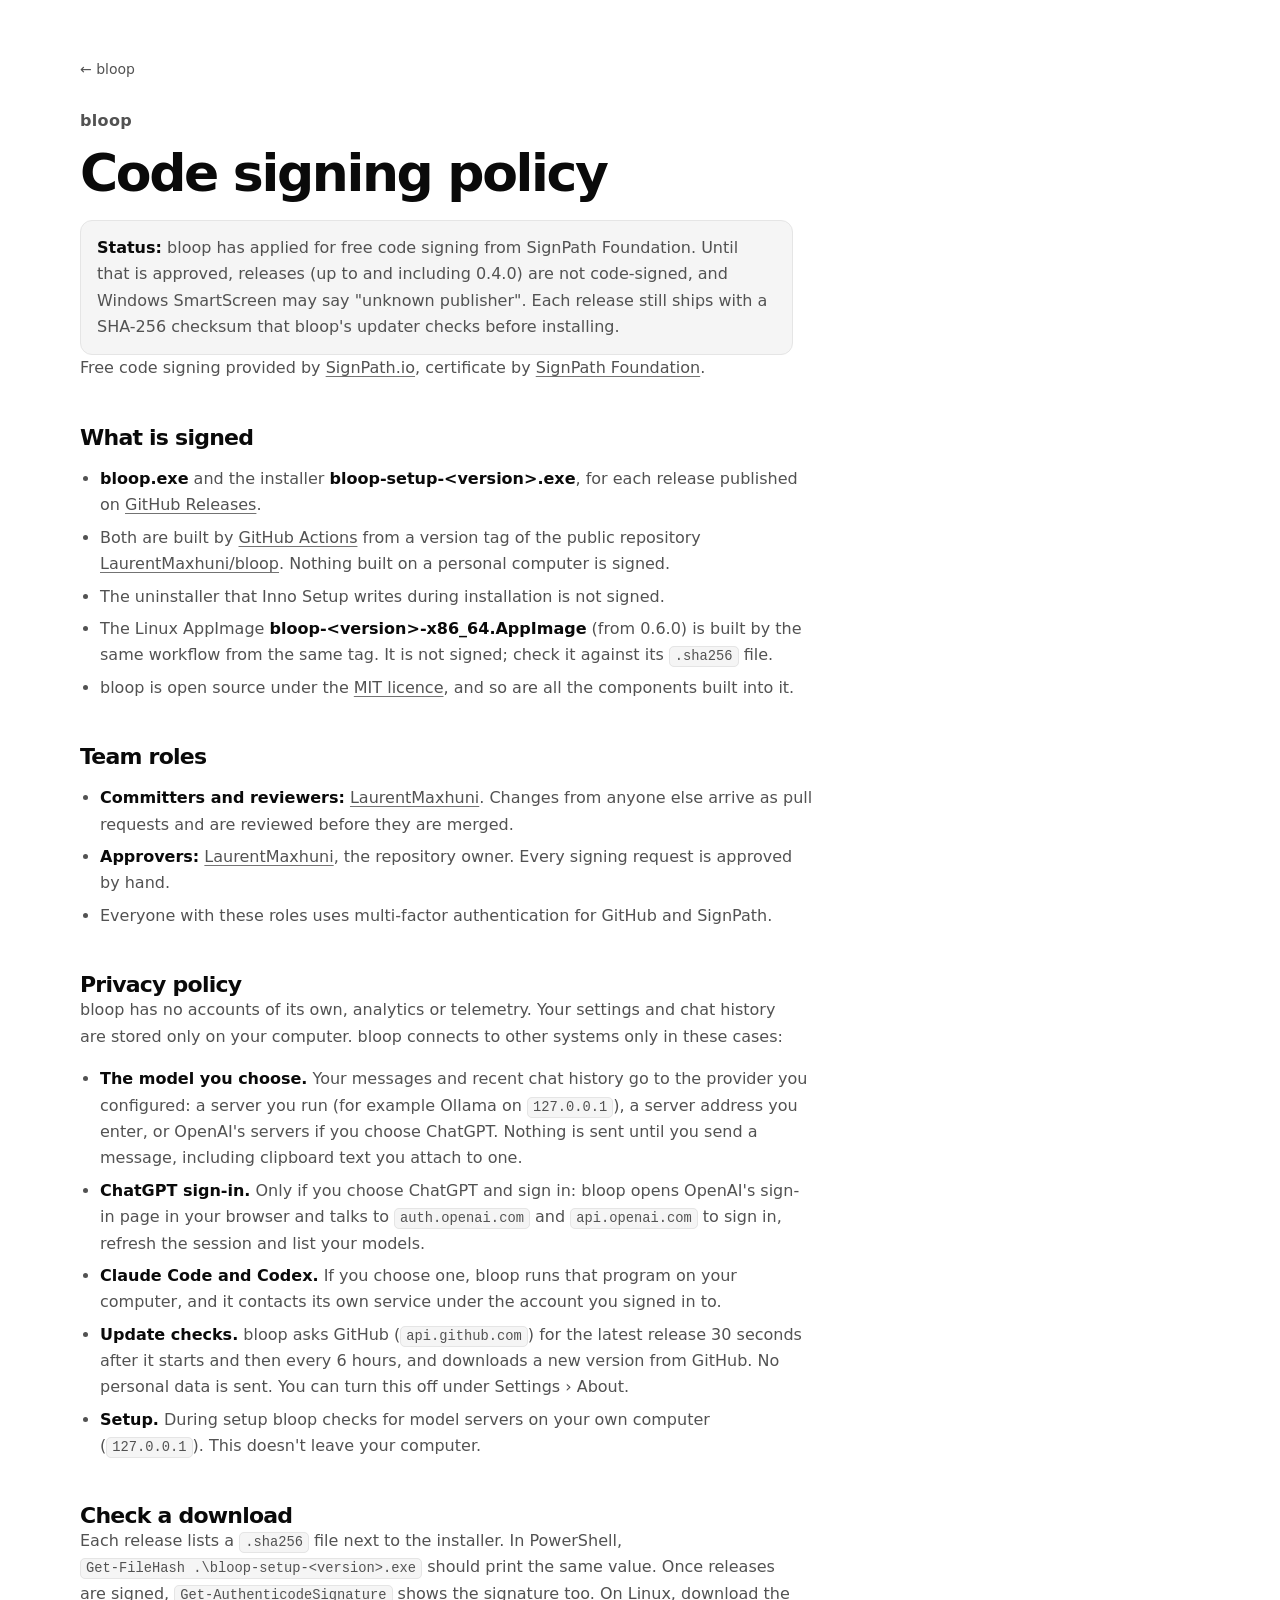
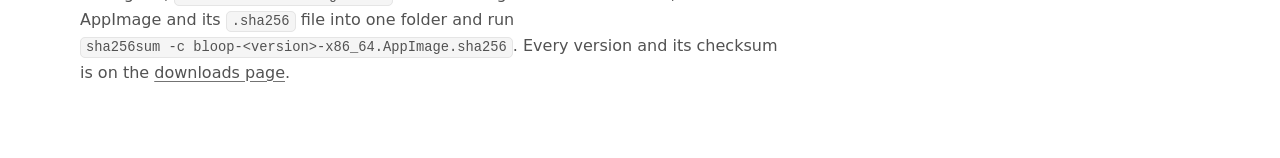
==== commit f3b89180: "site: downloads page with every version, Linux on the landing page - site/downloads.html: latest Win" ====
--- a/site/code-signing.html
+++ b/site/code-signing.html
@@ -38,6 +38,7 @@
       <li><strong>bloop.exe</strong> and the installer <strong>bloop-setup-&lt;version&gt;.exe</strong>, for each release published on <a href="https://github.com/LaurentMaxhuni/bloop/releases">GitHub Releases</a>.</li>
       <li>Both are built by <a href="https://github.com/LaurentMaxhuni/bloop/blob/main/.github/workflows/release.yml">GitHub Actions</a> from a version tag of the public repository <a href="https://github.com/LaurentMaxhuni/bloop">LaurentMaxhuni/bloop</a>. Nothing built on a personal computer is signed.</li>
       <li>The uninstaller that Inno Setup writes during installation is not signed.</li>
+      <li>The Linux AppImage <strong>bloop-&lt;version&gt;-x86_64.AppImage</strong> (from 0.6.0) is built by the same workflow from the same tag. It is not signed; check it against its <code>.sha256</code> file.</li>
       <li>bloop is open source under the <a href="https://github.com/LaurentMaxhuni/bloop/blob/main/LICENSE">MIT licence</a>, and so are all the components built into it.</li>
     </ul>
 
@@ -59,7 +60,7 @@
     </ul>
 
     <h2>Check a download</h2>
-    <p>Each release lists a <code>.sha256</code> file next to the installer. In PowerShell, <code>Get-FileHash .\bloop-setup-&lt;version&gt;.exe</code> should print the same value. Once releases are signed, <code>Get-AuthenticodeSignature</code> shows the signature too.</p>
+    <p>Each release lists a <code>.sha256</code> file next to the installer. In PowerShell, <code>Get-FileHash .\bloop-setup-&lt;version&gt;.exe</code> should print the same value. Once releases are signed, <code>Get-AuthenticodeSignature</code> shows the signature too. On Linux, download the AppImage and its <code>.sha256</code> file into one folder and run <code>sha256sum -c bloop-&lt;version&gt;-x86_64.AppImage.sha256</code>. Every version and its checksum is on the <a href="downloads.html">downloads page</a>.</p>
   </div>
 </main>
 </body>
